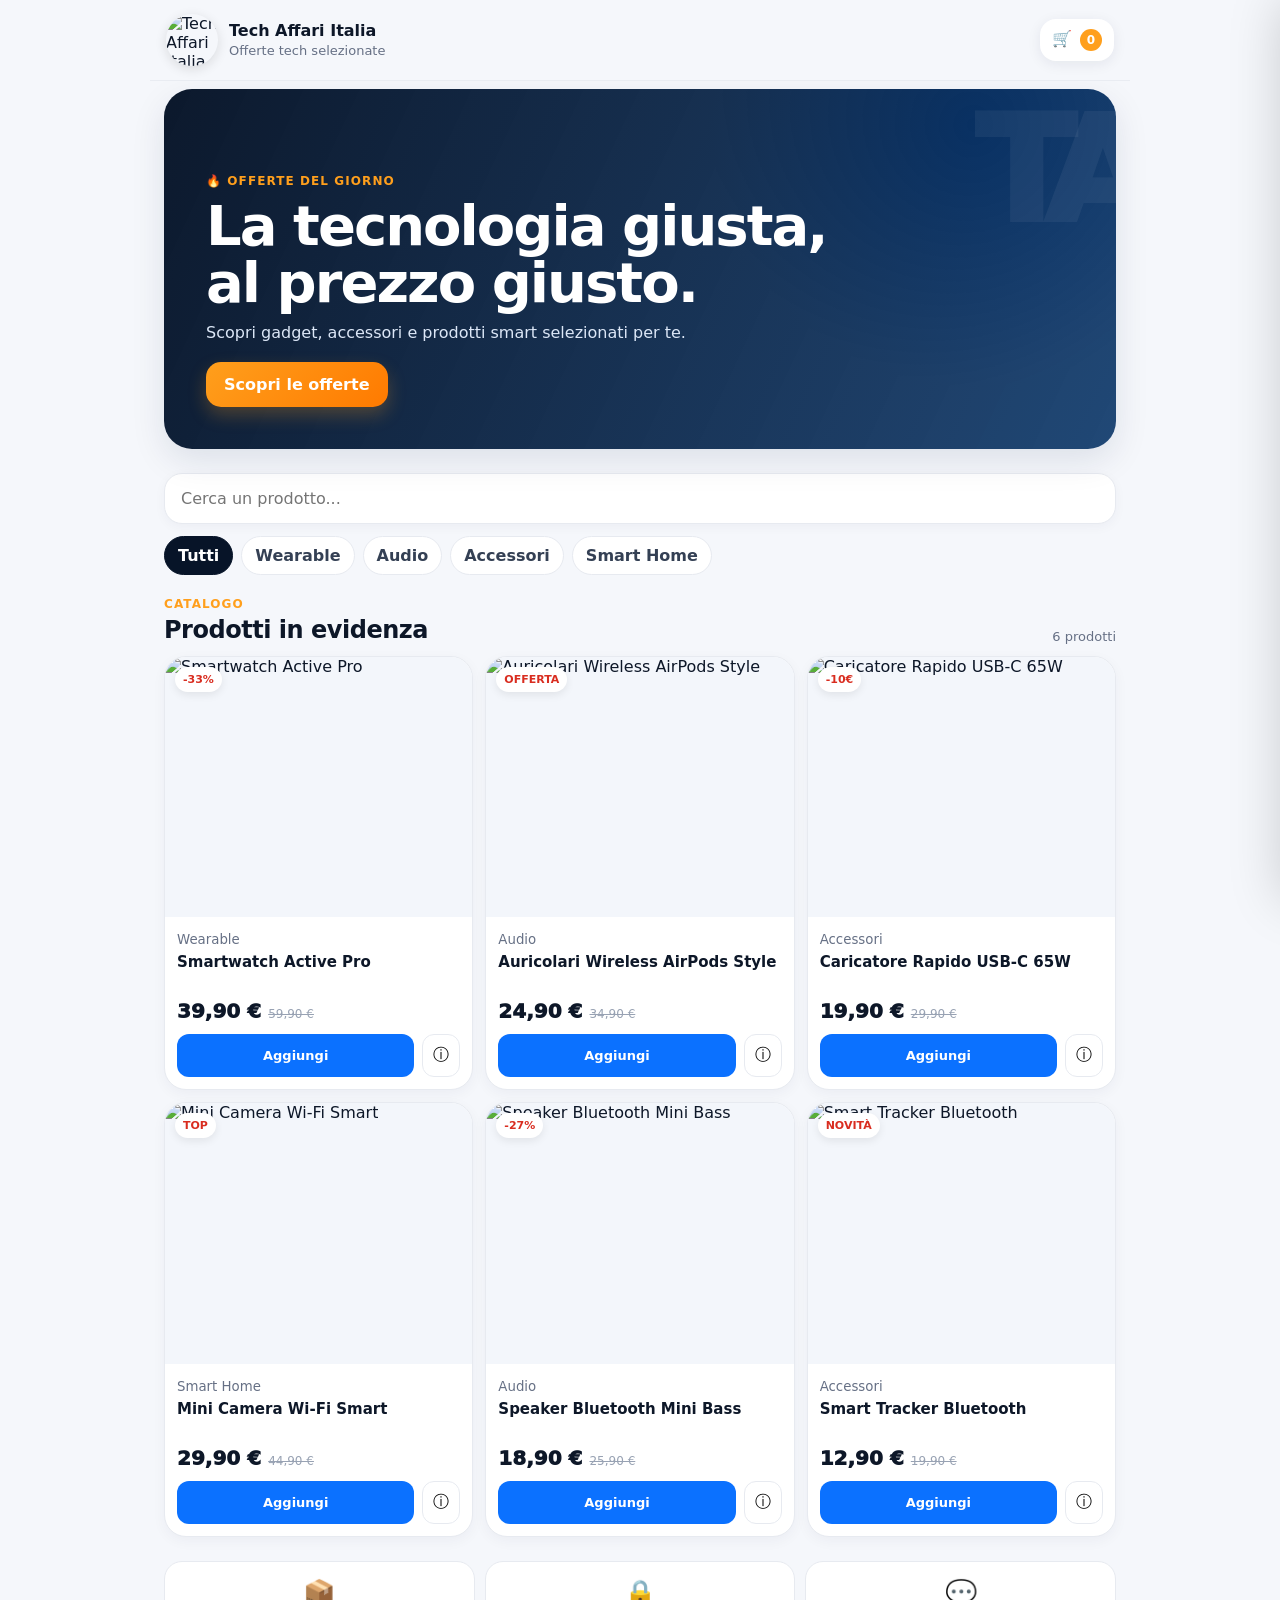
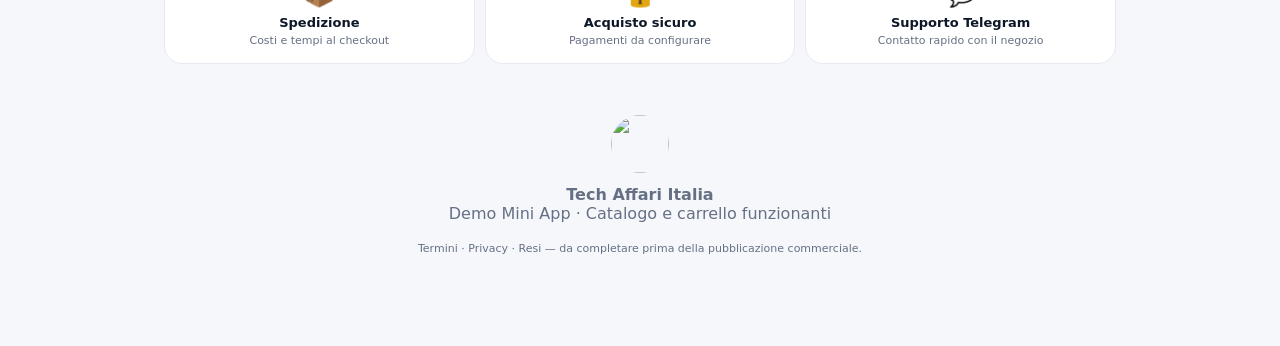
==== index.html @ 08466913 "Add files via upload" ====
<!doctype html>
<html lang="it">
<head>
  <meta charset="utf-8" />
  <meta name="viewport" content="width=device-width, initial-scale=1, viewport-fit=cover" />
  <meta name="theme-color" content="#071428" />
  <title>Tech Affari Italia</title>
  <link rel="stylesheet" href="styles.css" />
  <script src="https://telegram.org/js/telegram-web-app.js"></script>
</head>
<body>
  <div class="app-shell">
    <header class="topbar">
      <div class="brand">
        <img src="assets/logo.png" alt="Tech Affari Italia" class="logo" />
        <div>
          <strong>Tech Affari Italia</strong>
          <span>Offerte tech selezionate</span>
        </div>
      </div>
      <button id="cartBtn" class="icon-btn" aria-label="Apri carrello">🛒 <span id="cartCount">0</span></button>
    </header>

    <main>
      <section class="hero">
        <div class="hero-copy">
          <span class="eyebrow">🔥 OFFERTE DEL GIORNO</span>
          <h1>La tecnologia giusta, al prezzo giusto.</h1>
          <p>Scopri gadget, accessori e prodotti smart selezionati per te.</p>
          <button class="primary" data-scroll="#catalog">Scopri le offerte</button>
        </div>
      </section>

      <section class="search-wrap">
        <input id="searchInput" type="search" placeholder="Cerca un prodotto..." autocomplete="off" />
      </section>

      <section class="chips" aria-label="Categorie">
        <button class="chip active" data-cat="Tutti">Tutti</button>
        <button class="chip" data-cat="Wearable">Wearable</button>
        <button class="chip" data-cat="Audio">Audio</button>
        <button class="chip" data-cat="Accessori">Accessori</button>
        <button class="chip" data-cat="Smart Home">Smart Home</button>
      </section>

      <section id="catalog" class="catalog-section">
        <div class="section-title">
          <div><span class="eyebrow">CATALOGO</span><h2>Prodotti in evidenza</h2></div>
          <span id="productCount" class="muted"></span>
        </div>
        <div id="productGrid" class="product-grid"></div>
      </section>

      <section class="benefits">
        <article><b>📦</b><strong>Spedizione</strong><span>Costi e tempi al checkout</span></article>
        <article><b>🔒</b><strong>Acquisto sicuro</strong><span>Pagamenti da configurare</span></article>
        <article><b>💬</b><strong>Supporto Telegram</strong><span>Contatto rapido con il negozio</span></article>
      </section>
    </main>

    <footer>
      <img src="assets/logo.png" alt="" />
      <p><strong>Tech Affari Italia</strong><br><span>Demo Mini App · Catalogo e carrello funzionanti</span></p>
      <small>Termini · Privacy · Resi — da completare prima della pubblicazione commerciale.</small>
    </footer>
  </div>

  <div id="overlay" class="overlay hidden"></div>

  <aside id="cartDrawer" class="drawer" aria-hidden="true">
    <div class="drawer-head"><h2>Il tuo carrello</h2><button id="closeCart" class="icon-btn">✕</button></div>
    <div id="cartItems" class="cart-items"></div>
    <div class="cart-summary">
      <div><span>Subtotale</span><strong id="subtotal">€0,00</strong></div>
      <div><span>Spedizione</span><strong>da definire</strong></div>
      <div class="total"><span>Totale prodotti</span><strong id="total">€0,00</strong></div>
      <button id="checkoutBtn" class="primary wide">Procedi all’ordine</button>
    </div>
  </aside>

  <div id="checkoutModal" class="modal hidden" role="dialog" aria-modal="true">
    <div class="modal-card">
      <div class="drawer-head"><div><span class="eyebrow">CHECKOUT</span><h2>Completa l’ordine</h2></div><button id="closeCheckout" class="icon-btn">✕</button></div>
      <form id="checkoutForm">
        <div class="field-grid">
          <label>Nome e cognome<input name="name" required autocomplete="name"></label>
          <label>Telefono<input name="phone" required autocomplete="tel"></label>
        </div>
        <label>Email<input name="email" type="email" required autocomplete="email"></label>
        <label>Indirizzo<input name="address" required autocomplete="street-address"></label>
        <div class="field-grid">
          <label>Città<input name="city" required autocomplete="address-level2"></label>
          <label>CAP<input name="zip" required inputmode="numeric" autocomplete="postal-code"></label>
        </div>
        <label>Note ordine<textarea name="notes" rows="3" placeholder="Citofono, preferenze, note..."></textarea></label>
        <div class="notice">Questa prima versione invia i dati dell’ordine al bot Telegram quando la Mini App è aperta da Telegram. Il pagamento online verrà collegato nel passaggio successivo.</div>
        <button class="primary wide" type="submit">Conferma ordine</button>
      </form>
      <div id="orderSuccess" class="success hidden">
        <div class="success-icon">✓</div>
        <h2>Ordine preparato</h2>
        <p id="successText"></p>
        <button id="doneBtn" class="primary wide">Chiudi</button>
      </div>
    </div>
  </div>

  <script src="app.js"></script>
</body>
</html>
---- styles.css ----
:root{
  --bg:#f5f7fb; --card:#fff; --ink:#0d1728; --muted:#667085;
  --navy:#071428; --blue:#0b71ff; --orange:#ff9f1c; --green:#17b26a;
  --line:#e7eaf0; --danger:#d92d20; --radius:22px;
  --shadow:0 12px 34px rgba(9,30,66,.10);
}
*{box-sizing:border-box}
html{scroll-behavior:smooth}
body{margin:0;background:var(--bg);color:var(--ink);font-family:Inter,ui-sans-serif,system-ui,-apple-system,Segoe UI,Roboto,Arial,sans-serif}
button,input,textarea{font:inherit}
button{cursor:pointer}
.app-shell{max-width:980px;margin:0 auto;min-height:100vh;background:var(--bg)}
.topbar{position:sticky;top:0;z-index:20;display:flex;align-items:center;justify-content:space-between;padding:14px 16px;background:rgba(245,247,251,.94);backdrop-filter:blur(14px);border-bottom:1px solid rgba(231,234,240,.8)}
.brand{display:flex;align-items:center;gap:11px}
.logo{width:52px;height:52px;border-radius:50%;object-fit:cover;box-shadow:0 3px 12px rgba(0,0,0,.12)}
.brand strong{display:block;font-size:16px}
.brand span,.muted{color:var(--muted);font-size:13px}
.icon-btn{border:0;background:#fff;border-radius:16px;padding:10px 12px;box-shadow:0 3px 14px rgba(9,30,66,.08)}
#cartCount{display:inline-grid;place-items:center;min-width:22px;height:22px;padding:0 6px;border-radius:999px;background:var(--orange);color:#fff;font-size:12px;font-weight:800;margin-left:3px}
.hero{margin:8px 14px 18px;border-radius:28px;min-height:285px;display:flex;align-items:flex-end;padding:26px;background:
linear-gradient(115deg,rgba(7,20,40,.98),rgba(9,52,103,.90)),radial-gradient(circle at 85% 10%,#0b71ff,transparent 30%);color:#fff;box-shadow:var(--shadow);overflow:hidden;position:relative}
.hero:after{content:"TA";position:absolute;right:-22px;top:10px;font-weight:1000;font-size:145px;line-height:1;color:rgba(255,255,255,.055);letter-spacing:-18px}
.hero-copy{max-width:640px;position:relative;z-index:1}
.eyebrow{font-size:12px;font-weight:900;letter-spacing:.09em;color:var(--orange)}
h1{font-size:clamp(32px,7vw,56px);line-height:1.02;margin:8px 0 12px;letter-spacing:-.035em}
h2{margin:4px 0 0;font-size:24px;letter-spacing:-.02em}
.hero p{margin:0 0 20px;color:#dce7f7;max-width:500px;font-size:16px}
.primary{border:0;background:linear-gradient(135deg,var(--orange),#ff7a00);color:#fff;font-weight:900;padding:13px 18px;border-radius:15px;box-shadow:0 8px 18px rgba(255,159,28,.25)}
.primary:active{transform:translateY(1px)}
.search-wrap{padding:0 14px 12px}
.search-wrap input{width:100%;border:1px solid var(--line);background:#fff;border-radius:18px;padding:15px 16px;outline:none;box-shadow:0 3px 12px rgba(9,30,66,.04)}
.search-wrap input:focus{border-color:#a8c9ff;box-shadow:0 0 0 4px rgba(11,113,255,.08)}
.chips{display:flex;gap:8px;padding:0 14px 18px;overflow:auto;scrollbar-width:none}
.chip{white-space:nowrap;border:1px solid var(--line);background:#fff;color:#344054;border-radius:999px;padding:9px 13px;font-weight:700}
.chip.active{background:var(--navy);color:#fff;border-color:var(--navy)}
.catalog-section{padding:0 14px 24px}
.section-title{display:flex;align-items:end;justify-content:space-between;margin-bottom:12px}
.product-grid{display:grid;grid-template-columns:repeat(2,minmax(0,1fr));gap:12px}
.product-card{background:#fff;border:1px solid var(--line);border-radius:22px;overflow:hidden;box-shadow:0 4px 14px rgba(9,30,66,.045)}
.product-media{aspect-ratio:1.18/1;background:#f3f6fb;position:relative;overflow:hidden}
.product-media img{width:100%;height:100%;object-fit:cover}
.badge{position:absolute;left:10px;top:10px;background:#fff;color:var(--danger);font-weight:900;font-size:11px;padding:6px 8px;border-radius:999px;box-shadow:0 3px 8px rgba(0,0,0,.08)}
.product-body{padding:12px}
.product-body small{color:var(--muted)}
.product-body h3{font-size:15px;line-height:1.2;margin:5px 0 10px;min-height:36px}
.price-row{display:flex;gap:7px;align-items:baseline;flex-wrap:wrap}
.price{font-size:20px;font-weight:950}
.old{color:#98a2b3;text-decoration:line-through;font-size:12px}
.card-actions{display:flex;gap:8px;margin-top:11px}
.add-btn{flex:1;border:0;background:#0b71ff;color:#fff;border-radius:12px;padding:10px 8px;font-weight:900;font-size:13px}
.info-btn{border:1px solid var(--line);background:#fff;border-radius:12px;padding:10px}
.benefits{display:grid;grid-template-columns:repeat(3,1fr);gap:10px;padding:0 14px 26px}
.benefits article{background:#fff;border:1px solid var(--line);border-radius:18px;padding:16px;text-align:center}
.benefits b{font-size:26px;display:block;margin-bottom:7px}
.benefits strong{display:block;font-size:13px}
.benefits span{display:block;color:var(--muted);font-size:11px;margin-top:4px}
footer{padding:25px 16px 90px;text-align:center;color:var(--muted)}
footer img{width:58px;height:58px;border-radius:50%}
footer p{margin:8px 0 14px}
footer small{font-size:11px}
.overlay{position:fixed;inset:0;background:rgba(7,20,40,.45);z-index:40;backdrop-filter:blur(2px)}
.hidden{display:none!important}
.drawer{position:fixed;z-index:50;right:0;top:0;bottom:0;width:min(440px,94vw);background:#fff;transform:translateX(105%);transition:.25s ease;box-shadow:-20px 0 50px rgba(0,0,0,.18);display:flex;flex-direction:column}
.drawer.open{transform:translateX(0)}
.drawer-head{display:flex;align-items:center;justify-content:space-between;padding:17px;border-bottom:1px solid var(--line)}
.drawer-head h2{margin:0}
.cart-items{padding:12px;overflow:auto;flex:1}
.empty{text-align:center;color:var(--muted);padding:60px 20px}
.cart-item{display:grid;grid-template-columns:72px 1fr;gap:10px;border-bottom:1px solid var(--line);padding:10px 0}
.cart-item img{width:72px;height:72px;border-radius:14px;object-fit:cover;background:#f3f4f6}
.cart-item h4{margin:2px 0 5px;font-size:14px}
.cart-line{display:flex;align-items:center;justify-content:space-between;gap:8px}
.qty{display:flex;align-items:center;gap:7px}
.qty button{width:28px;height:28px;border:1px solid var(--line);background:#fff;border-radius:9px}
.remove{border:0;background:transparent;color:var(--danger);font-size:12px}
.cart-summary{border-top:1px solid var(--line);padding:16px;background:#fff}
.cart-summary>div{display:flex;justify-content:space-between;padding:5px 0;color:#475467}
.cart-summary .total{font-size:18px;color:var(--ink);padding:10px 0 14px}
.wide{width:100%}
.modal{position:fixed;inset:0;z-index:60;display:grid;place-items:center;padding:14px;background:rgba(7,20,40,.55);backdrop-filter:blur(3px)}
.modal-card{width:min(620px,100%);max-height:94vh;overflow:auto;background:#fff;border-radius:24px;box-shadow:var(--shadow)}
form{padding:16px}
label{display:block;font-size:12px;font-weight:800;color:#475467;margin-bottom:11px}
input,textarea{margin-top:6px;width:100%;border:1px solid var(--line);border-radius:13px;padding:12px 13px;outline:none}
input:focus,textarea:focus{border-color:#96bfff;box-shadow:0 0 0 4px rgba(11,113,255,.07)}
.field-grid{display:grid;grid-template-columns:1fr 1fr;gap:10px}
.notice{background:#f8fafc;border:1px solid var(--line);border-radius:13px;padding:12px;color:#667085;font-size:12px;line-height:1.45;margin:8px 0 14px}
.success{text-align:center;padding:35px 22px}
.success-icon{width:70px;height:70px;border-radius:50%;display:grid;place-items:center;margin:0 auto 14px;background:#ecfdf3;color:var(--green);font-size:34px;font-weight:900}
@media (min-width:760px){
  .product-grid{grid-template-columns:repeat(3,minmax(0,1fr))}
  .hero{min-height:360px;padding:42px}
}
@media (max-width:560px){
  .benefits{grid-template-columns:1fr}
  .field-grid{grid-template-columns:1fr}
}
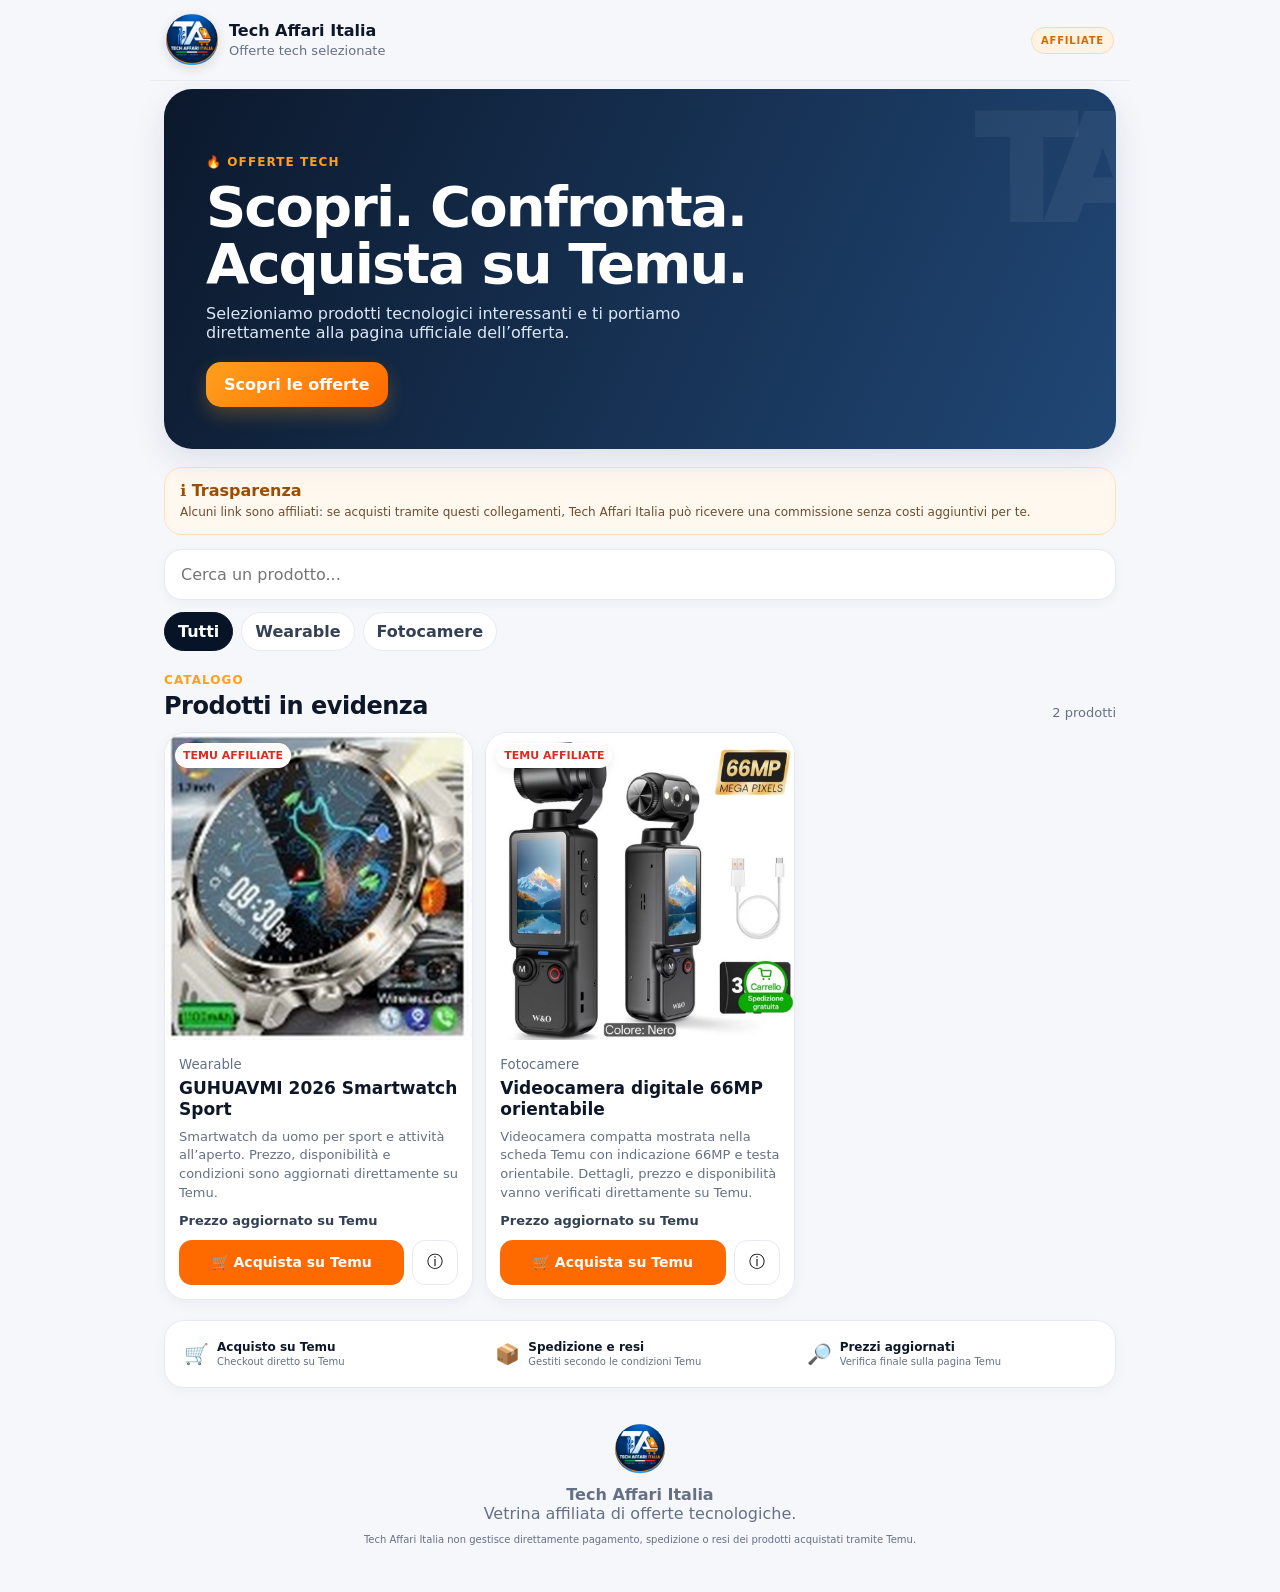
==== commit e7ccdca3: "Add files via upload" ====
--- a/index.html
+++ b/index.html
@@ -18,30 +18,29 @@
           <span>Offerte tech selezionate</span>
         </div>
       </div>
-      <button id="cartBtn" class="icon-btn" aria-label="Apri carrello">🛒 <span id="cartCount">0</span></button>
+      <span class="affiliate-pill">AFFILIATE</span>
     </header>
 
     <main>
       <section class="hero">
         <div class="hero-copy">
-          <span class="eyebrow">🔥 OFFERTE DEL GIORNO</span>
-          <h1>La tecnologia giusta, al prezzo giusto.</h1>
-          <p>Scopri gadget, accessori e prodotti smart selezionati per te.</p>
+          <span class="eyebrow">🔥 OFFERTE TECH</span>
+          <h1>Scopri. Confronta. Acquista su Temu.</h1>
+          <p>Selezioniamo prodotti tecnologici interessanti e ti portiamo direttamente alla pagina ufficiale dell’offerta.</p>
           <button class="primary" data-scroll="#catalog">Scopri le offerte</button>
         </div>
+      </section>
+
+      <section class="affiliate-note">
+        <strong>ℹ️ Trasparenza</strong>
+        <span>Alcuni link sono affiliati: se acquisti tramite questi collegamenti, Tech Affari Italia può ricevere una commissione senza costi aggiuntivi per te.</span>
       </section>
 
       <section class="search-wrap">
         <input id="searchInput" type="search" placeholder="Cerca un prodotto..." autocomplete="off" />
       </section>
 
-      <section class="chips" aria-label="Categorie">
-        <button class="chip active" data-cat="Tutti">Tutti</button>
-        <button class="chip" data-cat="Wearable">Wearable</button>
-        <button class="chip" data-cat="Audio">Audio</button>
-        <button class="chip" data-cat="Accessori">Accessori</button>
-        <button class="chip" data-cat="Smart Home">Smart Home</button>
-      </section>
+      <section id="categoryChips" class="chips" aria-label="Categorie"></section>
 
       <section id="catalog" class="catalog-section">
         <div class="section-title">
@@ -51,58 +50,18 @@
         <div id="productGrid" class="product-grid"></div>
       </section>
 
-      <section class="benefits">
-        <article><b>📦</b><strong>Spedizione</strong><span>Costi e tempi al checkout</span></article>
-        <article><b>🔒</b><strong>Acquisto sicuro</strong><span>Pagamenti da configurare</span></article>
-        <article><b>💬</b><strong>Supporto Telegram</strong><span>Contatto rapido con il negozio</span></article>
+      <section class="compact-trust" aria-label="Informazioni acquisto">
+        <div><b>🛒</b><span><strong>Acquisto su Temu</strong><small>Checkout diretto su Temu</small></span></div>
+        <div><b>📦</b><span><strong>Spedizione e resi</strong><small>Gestiti secondo le condizioni Temu</small></span></div>
+        <div><b>🔎</b><span><strong>Prezzi aggiornati</strong><small>Verifica finale sulla pagina Temu</small></span></div>
       </section>
     </main>
 
     <footer>
       <img src="assets/logo.png" alt="" />
-      <p><strong>Tech Affari Italia</strong><br><span>Demo Mini App · Catalogo e carrello funzionanti</span></p>
-      <small>Termini · Privacy · Resi — da completare prima della pubblicazione commerciale.</small>
+      <p><strong>Tech Affari Italia</strong><br><span>Vetrina affiliata di offerte tecnologiche.</span></p>
+      <small>Tech Affari Italia non gestisce direttamente pagamento, spedizione o resi dei prodotti acquistati tramite Temu.</small>
     </footer>
-  </div>
-
-  <div id="overlay" class="overlay hidden"></div>
-
-  <aside id="cartDrawer" class="drawer" aria-hidden="true">
-    <div class="drawer-head"><h2>Il tuo carrello</h2><button id="closeCart" class="icon-btn">✕</button></div>
-    <div id="cartItems" class="cart-items"></div>
-    <div class="cart-summary">
-      <div><span>Subtotale</span><strong id="subtotal">€0,00</strong></div>
-      <div><span>Spedizione</span><strong>da definire</strong></div>
-      <div class="total"><span>Totale prodotti</span><strong id="total">€0,00</strong></div>
-      <button id="checkoutBtn" class="primary wide">Procedi all’ordine</button>
-    </div>
-  </aside>
-
-  <div id="checkoutModal" class="modal hidden" role="dialog" aria-modal="true">
-    <div class="modal-card">
-      <div class="drawer-head"><div><span class="eyebrow">CHECKOUT</span><h2>Completa l’ordine</h2></div><button id="closeCheckout" class="icon-btn">✕</button></div>
-      <form id="checkoutForm">
-        <div class="field-grid">
-          <label>Nome e cognome<input name="name" required autocomplete="name"></label>
-          <label>Telefono<input name="phone" required autocomplete="tel"></label>
-        </div>
-        <label>Email<input name="email" type="email" required autocomplete="email"></label>
-        <label>Indirizzo<input name="address" required autocomplete="street-address"></label>
-        <div class="field-grid">
-          <label>Città<input name="city" required autocomplete="address-level2"></label>
-          <label>CAP<input name="zip" required inputmode="numeric" autocomplete="postal-code"></label>
-        </div>
-        <label>Note ordine<textarea name="notes" rows="3" placeholder="Citofono, preferenze, note..."></textarea></label>
-        <div class="notice">Questa prima versione invia i dati dell’ordine al bot Telegram quando la Mini App è aperta da Telegram. Il pagamento online verrà collegato nel passaggio successivo.</div>
-        <button class="primary wide" type="submit">Conferma ordine</button>
-      </form>
-      <div id="orderSuccess" class="success hidden">
-        <div class="success-icon">✓</div>
-        <h2>Ordine preparato</h2>
-        <p id="successText"></p>
-        <button id="doneBtn" class="primary wide">Chiudi</button>
-      </div>
-    </div>
   </div>
 
   <script src="app.js"></script>
--- a/styles.css
+++ b/styles.css
@@ -1,98 +1,47 @@
 
 :root{
-  --bg:#f5f7fb; --card:#fff; --ink:#0d1728; --muted:#667085;
-  --navy:#071428; --blue:#0b71ff; --orange:#ff9f1c; --green:#17b26a;
-  --line:#e7eaf0; --danger:#d92d20; --radius:22px;
-  --shadow:0 12px 34px rgba(9,30,66,.10);
+  --bg:#f5f7fb;--card:#fff;--ink:#0d1728;--muted:#667085;
+  --navy:#071428;--orange:#ff6a00;--line:#e7eaf0;
+  --shadow:0 12px 34px rgba(9,30,66,.10)
 }
 *{box-sizing:border-box}
 html{scroll-behavior:smooth}
 body{margin:0;background:var(--bg);color:var(--ink);font-family:Inter,ui-sans-serif,system-ui,-apple-system,Segoe UI,Roboto,Arial,sans-serif}
-button,input,textarea{font:inherit}
-button{cursor:pointer}
+button,input{font:inherit}button{cursor:pointer}
 .app-shell{max-width:980px;margin:0 auto;min-height:100vh;background:var(--bg)}
 .topbar{position:sticky;top:0;z-index:20;display:flex;align-items:center;justify-content:space-between;padding:14px 16px;background:rgba(245,247,251,.94);backdrop-filter:blur(14px);border-bottom:1px solid rgba(231,234,240,.8)}
-.brand{display:flex;align-items:center;gap:11px}
-.logo{width:52px;height:52px;border-radius:50%;object-fit:cover;box-shadow:0 3px 12px rgba(0,0,0,.12)}
-.brand strong{display:block;font-size:16px}
-.brand span,.muted{color:var(--muted);font-size:13px}
-.icon-btn{border:0;background:#fff;border-radius:16px;padding:10px 12px;box-shadow:0 3px 14px rgba(9,30,66,.08)}
-#cartCount{display:inline-grid;place-items:center;min-width:22px;height:22px;padding:0 6px;border-radius:999px;background:var(--orange);color:#fff;font-size:12px;font-weight:800;margin-left:3px}
-.hero{margin:8px 14px 18px;border-radius:28px;min-height:285px;display:flex;align-items:flex-end;padding:26px;background:
-linear-gradient(115deg,rgba(7,20,40,.98),rgba(9,52,103,.90)),radial-gradient(circle at 85% 10%,#0b71ff,transparent 30%);color:#fff;box-shadow:var(--shadow);overflow:hidden;position:relative}
+.brand{display:flex;align-items:center;gap:11px}.logo{width:52px;height:52px;border-radius:50%;object-fit:cover;box-shadow:0 3px 12px rgba(0,0,0,.12)}
+.brand strong{display:block;font-size:16px}.brand span,.muted{color:var(--muted);font-size:13px}
+.affiliate-pill{font-size:10px;font-weight:900;letter-spacing:.08em;background:#fff3e4;color:#d96800;border:1px solid #ffd7ad;border-radius:999px;padding:7px 9px}
+.hero{margin:8px 14px 18px;border-radius:28px;min-height:285px;display:flex;align-items:flex-end;padding:26px;background:linear-gradient(115deg,rgba(7,20,40,.98),rgba(9,52,103,.90));color:#fff;box-shadow:var(--shadow);overflow:hidden;position:relative}
 .hero:after{content:"TA";position:absolute;right:-22px;top:10px;font-weight:1000;font-size:145px;line-height:1;color:rgba(255,255,255,.055);letter-spacing:-18px}
-.hero-copy{max-width:640px;position:relative;z-index:1}
-.eyebrow{font-size:12px;font-weight:900;letter-spacing:.09em;color:var(--orange)}
-h1{font-size:clamp(32px,7vw,56px);line-height:1.02;margin:8px 0 12px;letter-spacing:-.035em}
-h2{margin:4px 0 0;font-size:24px;letter-spacing:-.02em}
-.hero p{margin:0 0 20px;color:#dce7f7;max-width:500px;font-size:16px}
-.primary{border:0;background:linear-gradient(135deg,var(--orange),#ff7a00);color:#fff;font-weight:900;padding:13px 18px;border-radius:15px;box-shadow:0 8px 18px rgba(255,159,28,.25)}
-.primary:active{transform:translateY(1px)}
-.search-wrap{padding:0 14px 12px}
-.search-wrap input{width:100%;border:1px solid var(--line);background:#fff;border-radius:18px;padding:15px 16px;outline:none;box-shadow:0 3px 12px rgba(9,30,66,.04)}
-.search-wrap input:focus{border-color:#a8c9ff;box-shadow:0 0 0 4px rgba(11,113,255,.08)}
-.chips{display:flex;gap:8px;padding:0 14px 18px;overflow:auto;scrollbar-width:none}
-.chip{white-space:nowrap;border:1px solid var(--line);background:#fff;color:#344054;border-radius:999px;padding:9px 13px;font-weight:700}
-.chip.active{background:var(--navy);color:#fff;border-color:var(--navy)}
-.catalog-section{padding:0 14px 24px}
-.section-title{display:flex;align-items:end;justify-content:space-between;margin-bottom:12px}
-.product-grid{display:grid;grid-template-columns:repeat(2,minmax(0,1fr));gap:12px}
-.product-card{background:#fff;border:1px solid var(--line);border-radius:22px;overflow:hidden;box-shadow:0 4px 14px rgba(9,30,66,.045)}
-.product-media{aspect-ratio:1.18/1;background:#f3f6fb;position:relative;overflow:hidden}
-.product-media img{width:100%;height:100%;object-fit:cover}
-.badge{position:absolute;left:10px;top:10px;background:#fff;color:var(--danger);font-weight:900;font-size:11px;padding:6px 8px;border-radius:999px;box-shadow:0 3px 8px rgba(0,0,0,.08)}
-.product-body{padding:12px}
-.product-body small{color:var(--muted)}
-.product-body h3{font-size:15px;line-height:1.2;margin:5px 0 10px;min-height:36px}
-.price-row{display:flex;gap:7px;align-items:baseline;flex-wrap:wrap}
-.price{font-size:20px;font-weight:950}
-.old{color:#98a2b3;text-decoration:line-through;font-size:12px}
-.card-actions{display:flex;gap:8px;margin-top:11px}
-.add-btn{flex:1;border:0;background:#0b71ff;color:#fff;border-radius:12px;padding:10px 8px;font-weight:900;font-size:13px}
-.info-btn{border:1px solid var(--line);background:#fff;border-radius:12px;padding:10px}
-.benefits{display:grid;grid-template-columns:repeat(3,1fr);gap:10px;padding:0 14px 26px}
-.benefits article{background:#fff;border:1px solid var(--line);border-radius:18px;padding:16px;text-align:center}
-.benefits b{font-size:26px;display:block;margin-bottom:7px}
-.benefits strong{display:block;font-size:13px}
-.benefits span{display:block;color:var(--muted);font-size:11px;margin-top:4px}
-footer{padding:25px 16px 90px;text-align:center;color:var(--muted)}
-footer img{width:58px;height:58px;border-radius:50%}
-footer p{margin:8px 0 14px}
-footer small{font-size:11px}
-.overlay{position:fixed;inset:0;background:rgba(7,20,40,.45);z-index:40;backdrop-filter:blur(2px)}
-.hidden{display:none!important}
-.drawer{position:fixed;z-index:50;right:0;top:0;bottom:0;width:min(440px,94vw);background:#fff;transform:translateX(105%);transition:.25s ease;box-shadow:-20px 0 50px rgba(0,0,0,.18);display:flex;flex-direction:column}
-.drawer.open{transform:translateX(0)}
-.drawer-head{display:flex;align-items:center;justify-content:space-between;padding:17px;border-bottom:1px solid var(--line)}
-.drawer-head h2{margin:0}
-.cart-items{padding:12px;overflow:auto;flex:1}
-.empty{text-align:center;color:var(--muted);padding:60px 20px}
-.cart-item{display:grid;grid-template-columns:72px 1fr;gap:10px;border-bottom:1px solid var(--line);padding:10px 0}
-.cart-item img{width:72px;height:72px;border-radius:14px;object-fit:cover;background:#f3f4f6}
-.cart-item h4{margin:2px 0 5px;font-size:14px}
-.cart-line{display:flex;align-items:center;justify-content:space-between;gap:8px}
-.qty{display:flex;align-items:center;gap:7px}
-.qty button{width:28px;height:28px;border:1px solid var(--line);background:#fff;border-radius:9px}
-.remove{border:0;background:transparent;color:var(--danger);font-size:12px}
-.cart-summary{border-top:1px solid var(--line);padding:16px;background:#fff}
-.cart-summary>div{display:flex;justify-content:space-between;padding:5px 0;color:#475467}
-.cart-summary .total{font-size:18px;color:var(--ink);padding:10px 0 14px}
-.wide{width:100%}
-.modal{position:fixed;inset:0;z-index:60;display:grid;place-items:center;padding:14px;background:rgba(7,20,40,.55);backdrop-filter:blur(3px)}
-.modal-card{width:min(620px,100%);max-height:94vh;overflow:auto;background:#fff;border-radius:24px;box-shadow:var(--shadow)}
-form{padding:16px}
-label{display:block;font-size:12px;font-weight:800;color:#475467;margin-bottom:11px}
-input,textarea{margin-top:6px;width:100%;border:1px solid var(--line);border-radius:13px;padding:12px 13px;outline:none}
-input:focus,textarea:focus{border-color:#96bfff;box-shadow:0 0 0 4px rgba(11,113,255,.07)}
-.field-grid{display:grid;grid-template-columns:1fr 1fr;gap:10px}
-.notice{background:#f8fafc;border:1px solid var(--line);border-radius:13px;padding:12px;color:#667085;font-size:12px;line-height:1.45;margin:8px 0 14px}
-.success{text-align:center;padding:35px 22px}
-.success-icon{width:70px;height:70px;border-radius:50%;display:grid;place-items:center;margin:0 auto 14px;background:#ecfdf3;color:var(--green);font-size:34px;font-weight:900}
-@media (min-width:760px){
-  .product-grid{grid-template-columns:repeat(3,minmax(0,1fr))}
-  .hero{min-height:360px;padding:42px}
+.hero-copy{max-width:640px;position:relative;z-index:1}.eyebrow{font-size:12px;font-weight:900;letter-spacing:.09em;color:#ff9f1c}
+h1{font-size:clamp(32px,7vw,56px);line-height:1.02;margin:8px 0 12px;letter-spacing:-.035em}h2{margin:4px 0 0;font-size:24px;letter-spacing:-.02em}
+.hero p{margin:0 0 20px;color:#dce7f7;max-width:540px;font-size:16px}
+.primary{border:0;background:linear-gradient(135deg,#ff9f1c,#ff6a00);color:#fff;font-weight:900;padding:13px 18px;border-radius:15px;box-shadow:0 8px 18px rgba(255,159,28,.25)}
+.affiliate-note{margin:0 14px 14px;background:#fff8ef;border:1px solid #ffe0bd;border-radius:18px;padding:13px 15px;display:flex;gap:4px;flex-direction:column}
+.affiliate-note strong{color:#9b4d00}.affiliate-note span{color:#6b4d2f;font-size:12px;line-height:1.4}
+.search-wrap{padding:0 14px 12px}.search-wrap input{width:100%;border:1px solid var(--line);background:#fff;border-radius:18px;padding:15px 16px;outline:none;box-shadow:0 3px 12px rgba(9,30,66,.04)}
+.chips{display:flex;gap:8px;padding:0 14px 18px;overflow:auto;scrollbar-width:none}.chip{white-space:nowrap;border:1px solid var(--line);background:#fff;color:#344054;border-radius:999px;padding:9px 13px;font-weight:700}.chip.active{background:var(--navy);color:#fff;border-color:var(--navy)}
+.catalog-section{padding:0 14px 20px}.section-title{display:flex;align-items:end;justify-content:space-between;margin-bottom:12px}
+.product-grid{display:grid;grid-template-columns:repeat(2,minmax(0,1fr));gap:12px}.product-card{background:#fff;border:1px solid var(--line);border-radius:22px;overflow:hidden;box-shadow:0 4px 14px rgba(9,30,66,.045)}
+.product-media{aspect-ratio:1/1;background:#fff;position:relative;overflow:hidden}.product-media img{width:100%;height:100%;object-fit:cover}
+.badge{position:absolute;left:10px;top:10px;background:#fff;color:#d92d20;font-weight:900;font-size:11px;padding:6px 8px;border-radius:999px;box-shadow:0 3px 8px rgba(0,0,0,.08)}
+.product-body{padding:14px}.product-body small{color:var(--muted)}.product-body h3{font-size:17px;line-height:1.22;margin:5px 0 8px}
+.product-desc{color:#667085;font-size:13px;line-height:1.45;margin:0}.price-note{font-size:13px;font-weight:900;color:#344054;margin-top:10px}
+.card-actions{display:flex;gap:8px;margin-top:12px}.buy-btn{flex:1;border:0;background:#ff6a00;color:#fff;border-radius:13px;padding:12px 10px;font-weight:900;font-size:14px}.info-btn{border:1px solid var(--line);background:#fff;border-radius:13px;padding:11px 14px}
+.empty{grid-column:1/-1;background:#fff;border:1px solid var(--line);border-radius:18px;padding:30px;text-align:center;color:var(--muted)}
+.loading{grid-column:1/-1;padding:30px;text-align:center;color:var(--muted)}
+.compact-trust{margin:0 14px 18px;padding:11px;background:#fff;border:1px solid var(--line);border-radius:20px;display:grid;grid-template-columns:repeat(3,1fr);gap:6px;box-shadow:0 4px 14px rgba(9,30,66,.035)}
+.compact-trust>div{display:flex;align-items:center;gap:8px;padding:8px;border-radius:14px}.compact-trust b{font-size:20px}.compact-trust span{min-width:0}.compact-trust strong{display:block;font-size:12px}.compact-trust small{display:block;color:var(--muted);font-size:10px;line-height:1.25;margin-top:2px}
+footer{padding:18px 16px 45px;text-align:center;color:var(--muted)}footer img{width:50px;height:50px;border-radius:50%}footer p{margin:7px 0 10px}footer small{font-size:10px;line-height:1.4;display:block;max-width:620px;margin:auto}
+@media(min-width:760px){.product-grid{grid-template-columns:repeat(3,minmax(0,1fr))}.hero{min-height:360px;padding:42px}}
+@media(max-width:560px){
+  .product-grid{grid-template-columns:1fr}
+  .product-body{padding:16px}.product-body h3{font-size:20px}
+  .buy-btn{font-size:15px;padding:14px 12px}
+  .compact-trust{grid-template-columns:1fr;padding:8px;gap:1px}
+  .compact-trust>div{padding:7px 9px;border-bottom:1px solid #f0f2f5}
+  .compact-trust>div:last-child{border-bottom:0}
+  .compact-trust small{font-size:11px}
 }
-@media (max-width:560px){
-  .benefits{grid-template-columns:1fr}
-  .field-grid{grid-template-columns:1fr}
-}
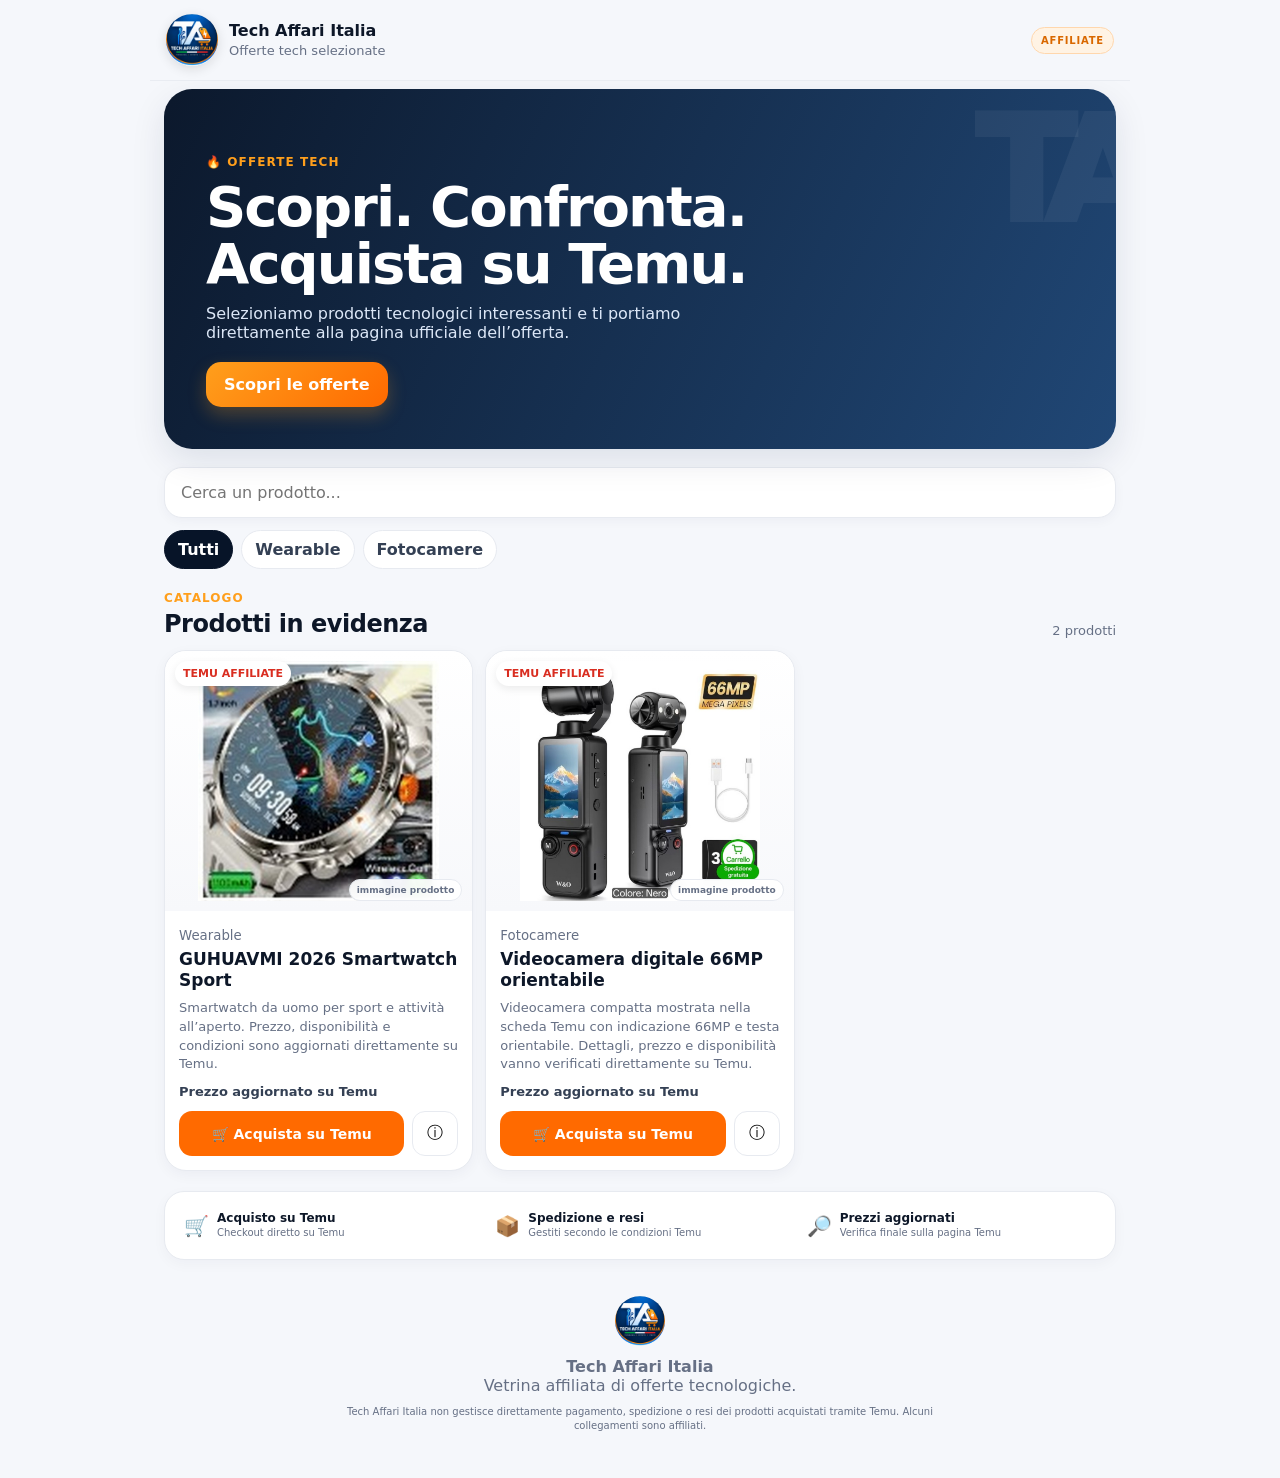
==== commit 1aa0d55d: "Add files via upload" ====
--- a/index.html
+++ b/index.html
@@ -30,13 +30,7 @@
           <button class="primary" data-scroll="#catalog">Scopri le offerte</button>
         </div>
       </section>
-
-      <section class="affiliate-note">
-        <strong>ℹ️ Trasparenza</strong>
-        <span>Alcuni link sono affiliati: se acquisti tramite questi collegamenti, Tech Affari Italia può ricevere una commissione senza costi aggiuntivi per te.</span>
-      </section>
-
-      <section class="search-wrap">
+<section class="search-wrap">
         <input id="searchInput" type="search" placeholder="Cerca un prodotto..." autocomplete="off" />
       </section>
 
@@ -60,7 +54,7 @@
     <footer>
       <img src="assets/logo.png" alt="" />
       <p><strong>Tech Affari Italia</strong><br><span>Vetrina affiliata di offerte tecnologiche.</span></p>
-      <small>Tech Affari Italia non gestisce direttamente pagamento, spedizione o resi dei prodotti acquistati tramite Temu.</small>
+      <small>Tech Affari Italia non gestisce direttamente pagamento, spedizione o resi dei prodotti acquistati tramite Temu. Alcuni collegamenti sono affiliati.</small>
     </footer>
   </div>
 
--- a/styles.css
+++ b/styles.css
@@ -19,13 +19,29 @@
 h1{font-size:clamp(32px,7vw,56px);line-height:1.02;margin:8px 0 12px;letter-spacing:-.035em}h2{margin:4px 0 0;font-size:24px;letter-spacing:-.02em}
 .hero p{margin:0 0 20px;color:#dce7f7;max-width:540px;font-size:16px}
 .primary{border:0;background:linear-gradient(135deg,#ff9f1c,#ff6a00);color:#fff;font-weight:900;padding:13px 18px;border-radius:15px;box-shadow:0 8px 18px rgba(255,159,28,.25)}
-.affiliate-note{margin:0 14px 14px;background:#fff8ef;border:1px solid #ffe0bd;border-radius:18px;padding:13px 15px;display:flex;gap:4px;flex-direction:column}
-.affiliate-note strong{color:#9b4d00}.affiliate-note span{color:#6b4d2f;font-size:12px;line-height:1.4}
+
+
 .search-wrap{padding:0 14px 12px}.search-wrap input{width:100%;border:1px solid var(--line);background:#fff;border-radius:18px;padding:15px 16px;outline:none;box-shadow:0 3px 12px rgba(9,30,66,.04)}
 .chips{display:flex;gap:8px;padding:0 14px 18px;overflow:auto;scrollbar-width:none}.chip{white-space:nowrap;border:1px solid var(--line);background:#fff;color:#344054;border-radius:999px;padding:9px 13px;font-weight:700}.chip.active{background:var(--navy);color:#fff;border-color:var(--navy)}
 .catalog-section{padding:0 14px 20px}.section-title{display:flex;align-items:end;justify-content:space-between;margin-bottom:12px}
 .product-grid{display:grid;grid-template-columns:repeat(2,minmax(0,1fr));gap:12px}.product-card{background:#fff;border:1px solid var(--line);border-radius:22px;overflow:hidden;box-shadow:0 4px 14px rgba(9,30,66,.045)}
-.product-media{aspect-ratio:1/1;background:#fff;position:relative;overflow:hidden}.product-media img{width:100%;height:100%;object-fit:cover}
+.product-media{
+  aspect-ratio:1.18/1;
+  background:linear-gradient(180deg,#ffffff,#f7f8fb);
+  position:relative;
+  overflow:hidden;
+  display:flex;
+  align-items:center;
+  justify-content:center;
+  padding:10px
+}
+.product-media img{
+  width:100%;
+  height:100%;
+  object-fit:contain;
+  object-position:center;
+  border-radius:12px
+}
 .badge{position:absolute;left:10px;top:10px;background:#fff;color:#d92d20;font-weight:900;font-size:11px;padding:6px 8px;border-radius:999px;box-shadow:0 3px 8px rgba(0,0,0,.08)}
 .product-body{padding:14px}.product-body small{color:var(--muted)}.product-body h3{font-size:17px;line-height:1.22;margin:5px 0 8px}
 .product-desc{color:#667085;font-size:13px;line-height:1.45;margin:0}.price-note{font-size:13px;font-weight:900;color:#344054;margin-top:10px}
@@ -45,3 +61,39 @@
   .compact-trust>div:last-child{border-bottom:0}
   .compact-trust small{font-size:11px}
 }
+
+
+/* v4 — immagini prodotto: niente tagli indesiderati */
+.product-media{
+  background:linear-gradient(180deg,#fff,#f7f8fb);
+  display:flex;
+  align-items:center;
+  justify-content:center;
+  padding:10px;
+  min-height:230px;
+}
+.product-media img{
+  width:100%;
+  height:100%;
+  max-height:360px;
+  object-fit:contain;
+  object-position:center;
+  border-radius:12px;
+}
+.product-image-note{
+  position:absolute;
+  right:10px;
+  bottom:10px;
+  background:rgba(255,255,255,.92);
+  color:#667085;
+  border:1px solid #e7eaf0;
+  border-radius:999px;
+  padding:5px 7px;
+  font-size:9px;
+  font-weight:800;
+  backdrop-filter:blur(6px);
+}
+@media(max-width:560px){
+  .product-media{min-height:270px;max-height:420px}
+  .product-media img{max-height:390px}
+}
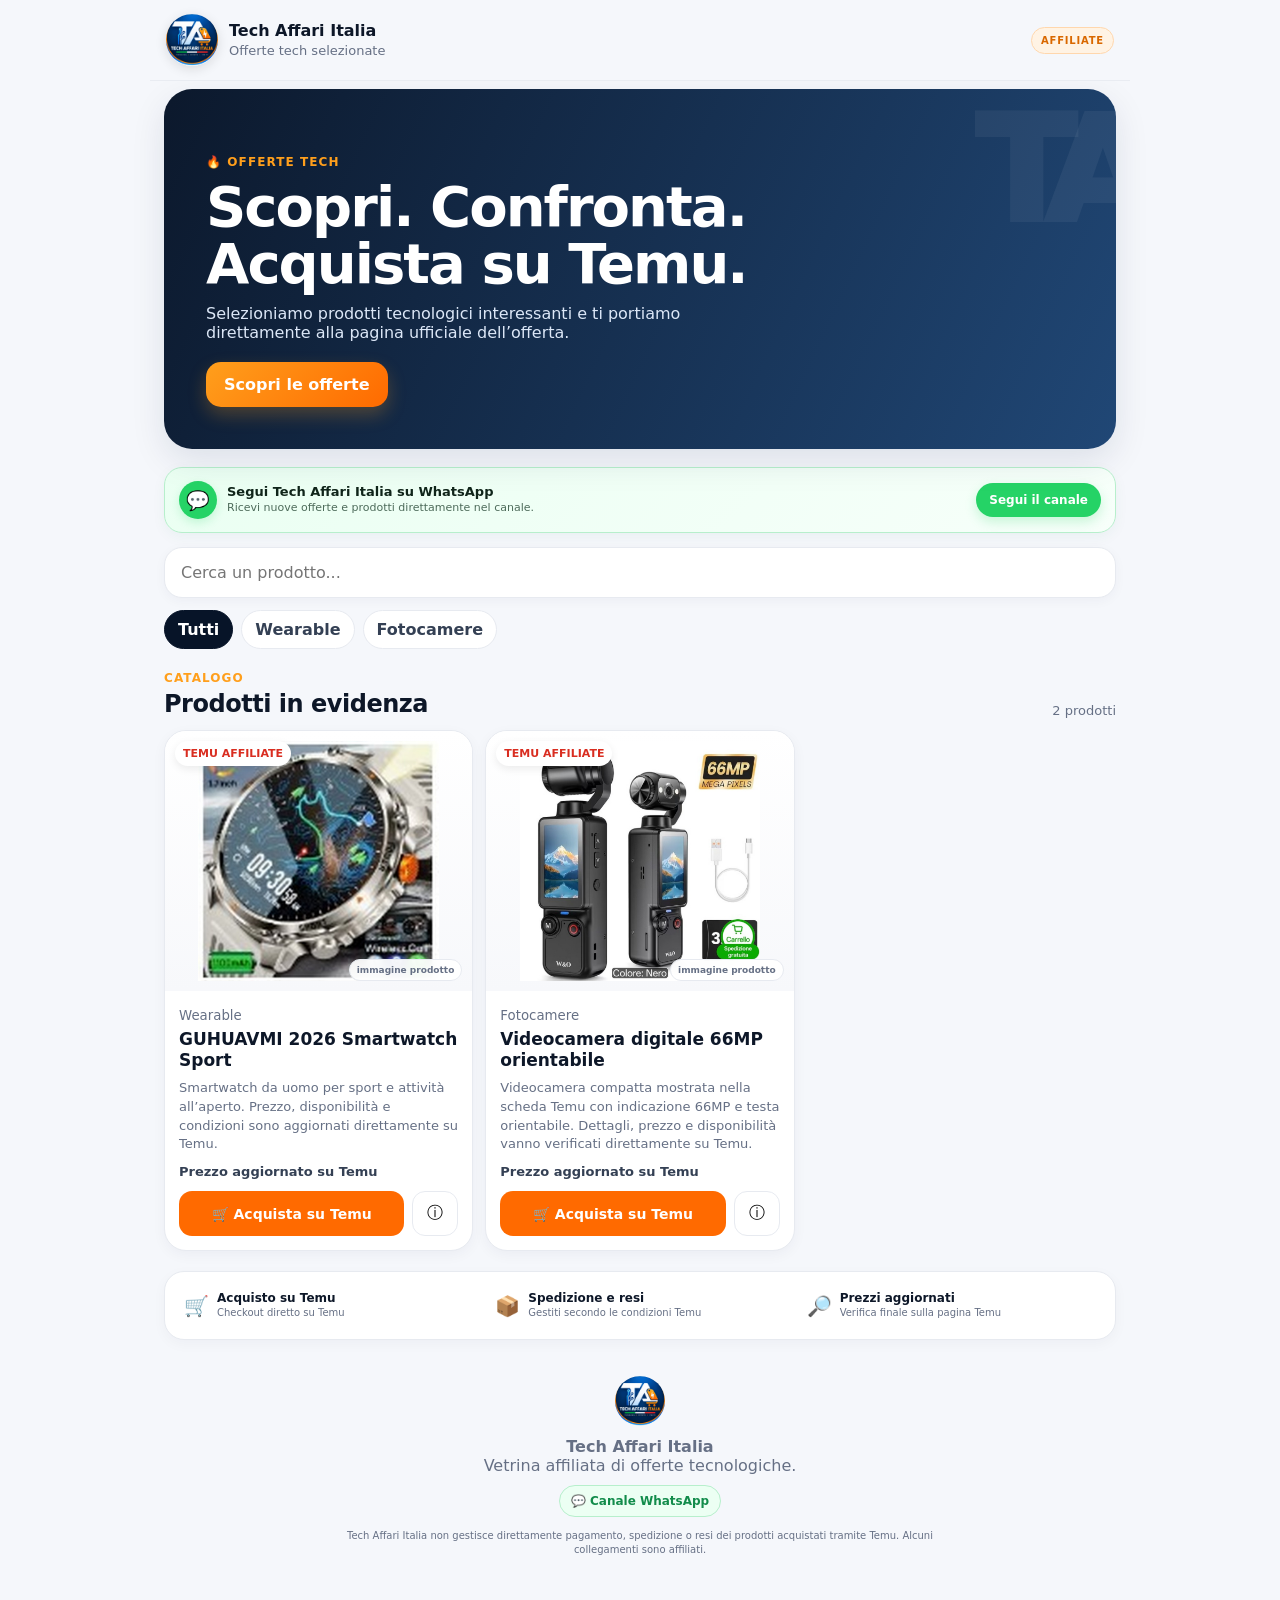
==== commit 8189aa2a: "Add files via upload" ====
--- a/index.html
+++ b/index.html
@@ -30,6 +30,23 @@
           <button class="primary" data-scroll="#catalog">Scopri le offerte</button>
         </div>
       </section>
+
+      <section class="whatsapp-channel">
+        <div class="whatsapp-copy">
+          <div class="whatsapp-icon" aria-hidden="true">💬</div>
+          <div>
+            <strong>Segui Tech Affari Italia su WhatsApp</strong>
+            <span>Ricevi nuove offerte e prodotti direttamente nel canale.</span>
+          </div>
+        </div>
+        <a class="whatsapp-btn"
+           href="https://whatsapp.com/channel/0029VbDiWjqLSmbedHEavS09"
+           target="_blank"
+           rel="noopener noreferrer"
+           aria-label="Segui Tech Affari Italia su WhatsApp">
+          Segui il canale
+        </a>
+      </section>
 <section class="search-wrap">
         <input id="searchInput" type="search" placeholder="Cerca un prodotto..." autocomplete="off" />
       </section>
@@ -54,6 +71,7 @@
     <footer>
       <img src="assets/logo.png" alt="" />
       <p><strong>Tech Affari Italia</strong><br><span>Vetrina affiliata di offerte tecnologiche.</span></p>
+      <a class="footer-whatsapp" href="https://whatsapp.com/channel/0029VbDiWjqLSmbedHEavS09" target="_blank" rel="noopener noreferrer">💬 Canale WhatsApp</a>
       <small>Tech Affari Italia non gestisce direttamente pagamento, spedizione o resi dei prodotti acquistati tramite Temu. Alcuni collegamenti sono affiliati.</small>
     </footer>
   </div>
--- a/styles.css
+++ b/styles.css
@@ -97,3 +97,86 @@
   .product-media{min-height:270px;max-height:420px}
   .product-media img{max-height:390px}
 }
+
+
+/* v9 — collegamento al canale WhatsApp */
+.whatsapp-channel{
+  margin:0 14px 14px;
+  padding:13px 14px;
+  border-radius:18px;
+  background:linear-gradient(135deg,#eafff2,#f7fffa);
+  border:1px solid #b7efcc;
+  display:flex;
+  align-items:center;
+  justify-content:space-between;
+  gap:12px;
+  box-shadow:0 4px 14px rgba(20,120,70,.05);
+}
+.whatsapp-copy{
+  min-width:0;
+  display:flex;
+  align-items:center;
+  gap:10px;
+}
+.whatsapp-icon{
+  width:38px;
+  height:38px;
+  flex:0 0 38px;
+  border-radius:50%;
+  display:flex;
+  align-items:center;
+  justify-content:center;
+  background:#25D366;
+  color:#fff;
+  font-size:19px;
+  box-shadow:0 4px 10px rgba(37,211,102,.2);
+}
+.whatsapp-copy strong{
+  display:block;
+  color:#10251a;
+  font-size:13px;
+}
+.whatsapp-copy span{
+  display:block;
+  color:#4d6b5a;
+  font-size:11px;
+  line-height:1.35;
+  margin-top:2px;
+}
+.whatsapp-btn{
+  flex:0 0 auto;
+  text-decoration:none;
+  background:#25D366;
+  color:white;
+  font-weight:900;
+  font-size:12px;
+  border-radius:999px;
+  padding:10px 13px;
+  box-shadow:0 5px 12px rgba(37,211,102,.22);
+}
+.footer-whatsapp{
+  display:inline-flex;
+  align-items:center;
+  gap:6px;
+  margin:0 0 12px;
+  text-decoration:none;
+  font-weight:900;
+  font-size:12px;
+  color:#128C4B;
+  background:#ecfff3;
+  border:1px solid #b7efcc;
+  border-radius:999px;
+  padding:8px 11px;
+}
+
+@media(max-width:560px){
+  .whatsapp-channel{
+    align-items:stretch;
+    flex-direction:column;
+  }
+  .whatsapp-btn{
+    text-align:center;
+    width:100%;
+    padding:11px 14px;
+  }
+}
